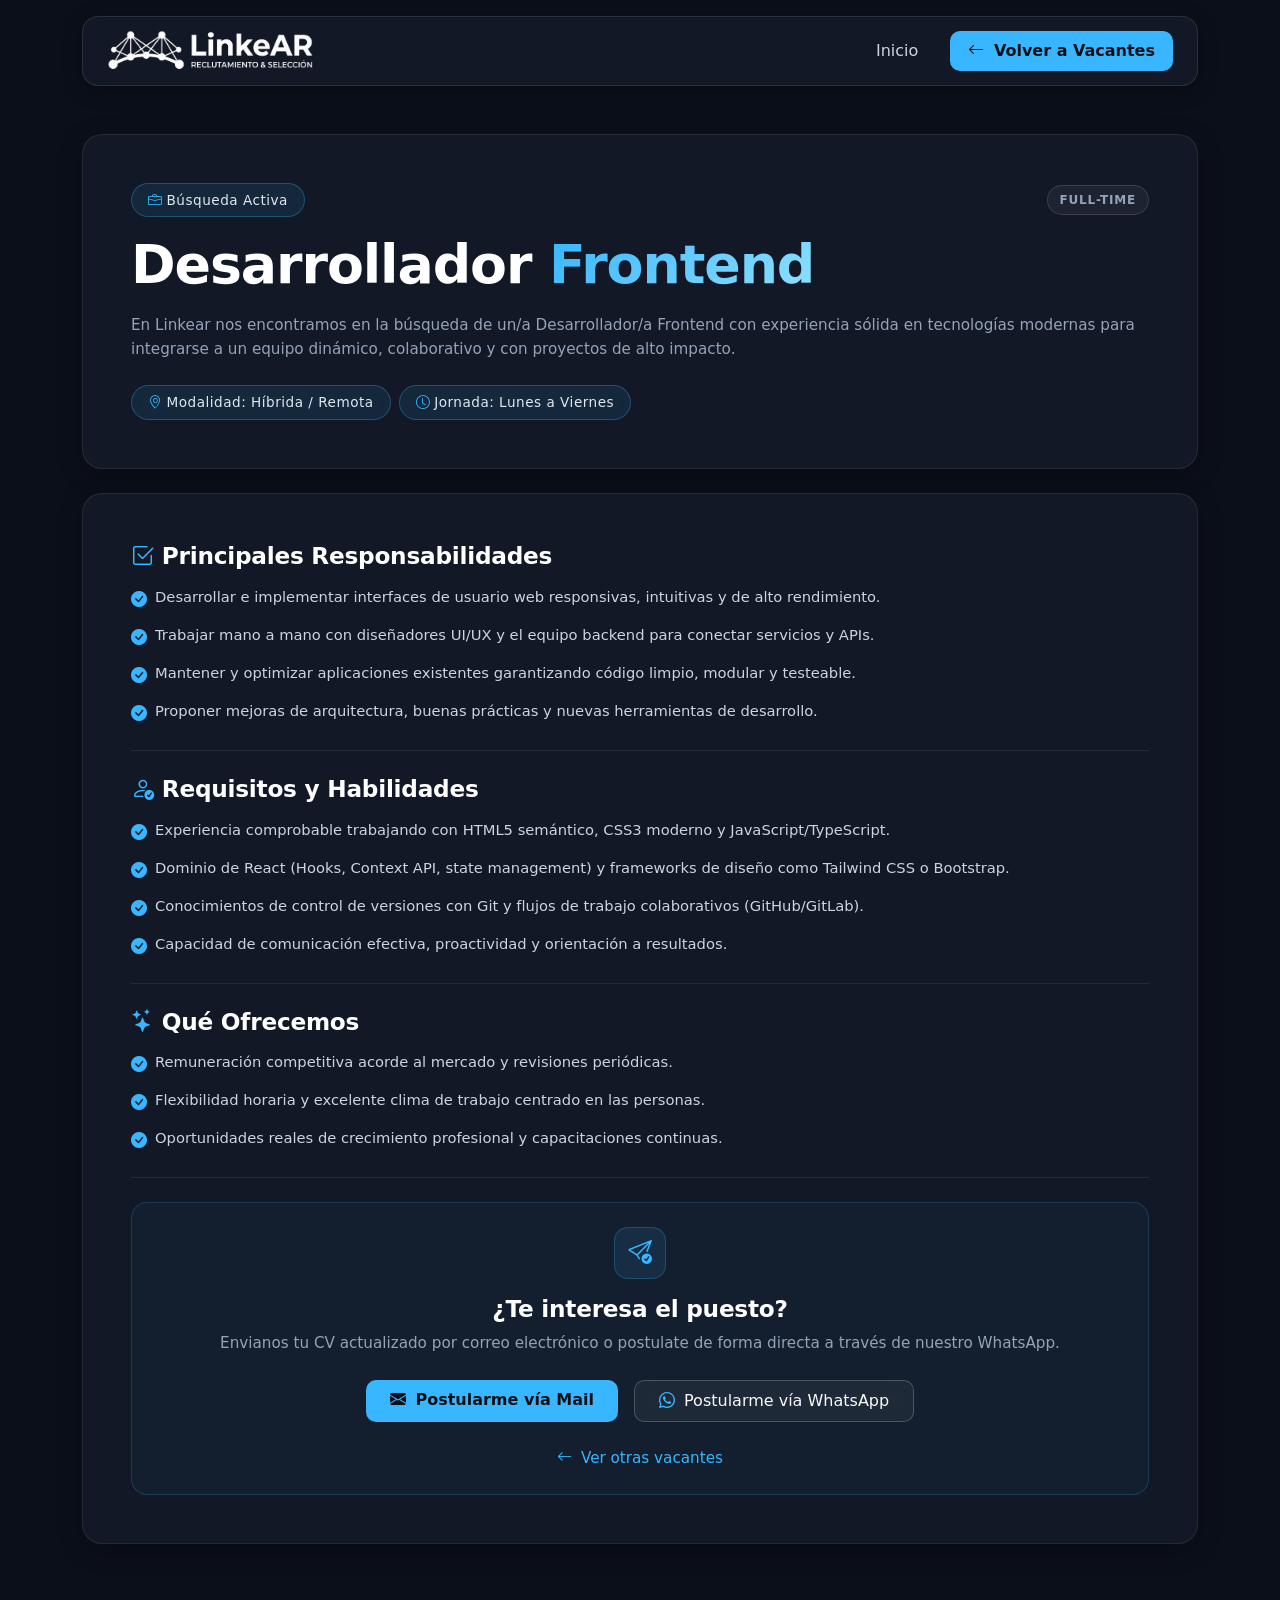
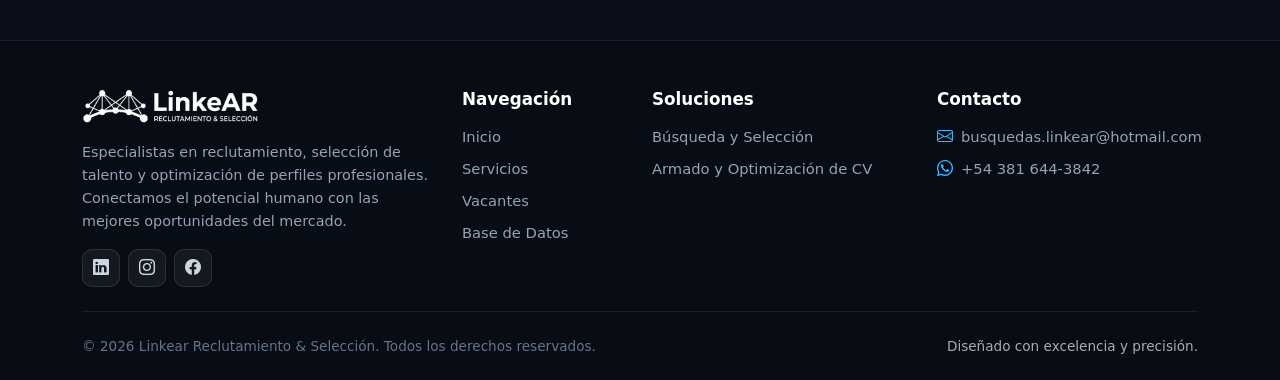
==== paginas/desarrollador-frontend.html @ 5d5e56bd "Genera paginas de vacantes completa" ====
<!DOCTYPE html>
<html lang="es" data-bs-theme="dark">

<head>
    <meta charset="UTF-8">
    <meta name="viewport" content="width=device-width, initial-scale=1.0">
    <!-- Meta general aplicable como plantilla para todas las vacantes de Linkear -->
    <title>Linkear | Oportunidades Laborales & Vacantes Activas</title>
    <meta name="description"
        content="Explorá las búsquedas laborales y vacantes activas en Linkear. Conectamos talento destacado con las empresas líderes del mercado.">
    <meta name="author" content="Linkear">
    <meta name="keywords" content="vacantes, empleo, oportunidades laborales, busquedas activas, reclutamiento, rrhh, talento, linkear">
    <link rel="icon" type="image/x-icon" href="../contenido/imagenes/logo/LOGO-FAVICON.jpg">
    <link href="https://cdn.jsdelivr.net/npm/bootstrap@5.3.3/dist/css/bootstrap.min.css" rel="stylesheet"
        integrity="sha384-QWTKZyjpPEjISv5WaRU9OFeRpok6YctnYmDr5pNlyT2bRjXh0JMhjY6hW+ALEwIH" crossorigin="anonymous">
    <link rel="stylesheet" href="https://cdn.jsdelivr.net/npm/bootstrap-icons@1.11.3/font/bootstrap-icons.min.css">
    <link rel="stylesheet" href="../estilo.css">
</head>

<body>
    <header>
        <div class="container mt-3">
            <nav class="navbar navbar-expand-lg navbar-dark navbar-custom px-4 py-2">
                <div class="container-fluid p-0">
                    <a class="navbar-brand d-flex align-items-center" href="../index.html">
                        <img src="../contenido/imagenes/logo/LOGO-SINFONDO-COLORBLANCO.png" alt="Linkear" class="logo">
                    </a>
                    <button class="navbar-toggler" type="button" data-bs-toggle="collapse"
                        data-bs-target="#navbarNavAltMarkup" aria-controls="navbarNavAltMarkup" aria-expanded="false"
                        aria-label="Toggle navigation">
                        <span class="navbar-toggler-icon"></span>
                    </button>
                    <div class="collapse navbar-collapse" id="navbarNavAltMarkup">
                        <div class="navbar-nav ms-auto align-items-center gap-3">
                            <a class="nav-link" aria-current="page" href="../index.html">Inicio</a>
                            <!-- Redirección directa a la sección #vacantes del home -->
                            <a href="../index.html#vacantes" class="btn btn-linkear ms-lg-2">
                                <i class="bi bi-arrow-left me-1"></i> Volver a Vacantes
                            </a>
                        </div>
                    </div>
                </div>
            </nav>
        </div>
    </header>

    <main class="py-5">
        <!-- El mismo .container del navbar para alineación perfecta de bordes -->
        <div class="container">
            
            <!-- 1. Tarjeta independiente para el Encabezado de la Vacante -->
            <div class="service-card p-4 p-md-5 mb-4">
                <div class="d-flex flex-wrap align-items-center justify-content-between gap-3 mb-3">
                    <span class="hero-badge">
                        <i class="bi bi-briefcase me-1 text-accent"></i> Búsqueda Activa
                    </span>
                    <span class="service-pill-badge">Full-Time</span>
                </div>
                <h1 class="hero-title mb-3">
                    Desarrollador <span class="text-gradient">Frontend</span>
                </h1>
                <p class="service-card-desc mb-4">
                    En Linkear nos encontramos en la búsqueda de un/a Desarrollador/a Frontend con experiencia sólida en tecnologías modernas para integrarse a un equipo dinámico, colaborativo y con proyectos de alto impacto.
                </p>
                <!-- Píldoras informativas esenciales -->
                <div class="d-flex flex-wrap gap-2">
                    <div class="hero-badge">
                        <i class="bi bi-geo-alt text-accent me-1"></i> Modalidad: Híbrida / Remota
                    </div>
                    <div class="hero-badge">
                        <i class="bi bi-clock text-accent me-1"></i> Jornada: Lunes a Viernes
                    </div>
                </div>
            </div>

            <!-- 2. Tarjeta con el detalle completo de la posición y la postulación -->
            <div class="service-card p-4 p-md-5">
                
                <!-- Sección 1: Responsabilidades -->
                <div class="mb-4">
                    <h3 class="service-card-title mb-3">
                        <i class="bi bi-check2-square text-accent me-2"></i>Principales Responsabilidades
                    </h3>
                    <ul class="service-features-list list-unstyled mb-0">
                        <li>
                            <i class="bi bi-check-circle-fill text-accent me-2"></i>
                            Desarrollar e implementar interfaces de usuario web responsivas, intuitivas y de alto rendimiento.
                        </li>
                        <li>
                            <i class="bi bi-check-circle-fill text-accent me-2"></i>
                            Trabajar mano a mano con diseñadores UI/UX y el equipo backend para conectar servicios y APIs.
                        </li>
                        <li>
                            <i class="bi bi-check-circle-fill text-accent me-2"></i>
                            Mantener y optimizar aplicaciones existentes garantizando código limpio, modular y testeable.
                        </li>
                        <li>
                            <i class="bi bi-check-circle-fill text-accent me-2"></i>
                            Proponer mejoras de arquitectura, buenas prácticas y nuevas herramientas de desarrollo.
                        </li>
                    </ul>
                </div>

                <hr class="footer-divider my-4">

                <!-- Sección 2: Requisitos -->
                <div class="mb-4">
                    <h3 class="service-card-title mb-3">
                        <i class="bi bi-person-check text-accent me-2"></i>Requisitos y Habilidades
                    </h3>
                    <ul class="service-features-list list-unstyled mb-0">
                        <li>
                            <i class="bi bi-check-circle-fill text-accent me-2"></i>
                            Experiencia comprobable trabajando con HTML5 semántico, CSS3 moderno y JavaScript/TypeScript.
                        </li>
                        <li>
                            <i class="bi bi-check-circle-fill text-accent me-2"></i>
                            Dominio de React (Hooks, Context API, state management) y frameworks de diseño como Tailwind CSS o Bootstrap.
                        </li>
                        <li>
                            <i class="bi bi-check-circle-fill text-accent me-2"></i>
                            Conocimientos de control de versiones con Git y flujos de trabajo colaborativos (GitHub/GitLab).
                        </li>
                        <li>
                            <i class="bi bi-check-circle-fill text-accent me-2"></i>
                            Capacidad de comunicación efectiva, proactividad y orientación a resultados.
                        </li>
                    </ul>
                </div>

                <hr class="footer-divider my-4">

                <!-- Sección 3: Qué Ofrecemos -->
                <div class="mb-4">
                    <h3 class="service-card-title mb-3">
                        <i class="bi bi-stars text-accent me-2"></i>Qué Ofrecemos
                    </h3>
                    <ul class="service-features-list list-unstyled mb-0">
                        <li>
                            <i class="bi bi-check-circle-fill text-accent me-2"></i>
                            Remuneración competitiva acorde al mercado y revisiones periódicas.
                        </li>
                        <li>
                            <i class="bi bi-check-circle-fill text-accent me-2"></i>
                            Flexibilidad horaria y excelente clima de trabajo centrado en las personas.
                        </li>
                        <li>
                            <i class="bi bi-check-circle-fill text-accent me-2"></i>
                            Oportunidades reales de crecimiento profesional y capacitaciones continuas.
                        </li>
                    </ul>
                </div>

                <hr class="footer-divider my-4">

                <!-- Sección 4: ¿Te interesa el puesto? -->
                <div class="p-3 p-md-4 rounded-4" style="background: rgba(56, 182, 255, 0.04); border: 1px solid rgba(56, 182, 255, 0.2);">
                    <div class="text-center mb-3">
                        <div class="service-icon-box mx-auto mb-3">
                            <i class="bi bi-send-check"></i>
                        </div>
                        <h3 class="service-card-title mb-2">¿Te interesa el puesto?</h3>
                        <p class="service-card-desc mb-0">
                            Envianos tu CV actualizado por correo electrónico o postulate de forma directa a través de nuestro WhatsApp.
                        </p>
                    </div>

                    <!-- Botones de Postulación por Email y WhatsApp -->
                    <div class="d-flex flex-column flex-sm-row justify-content-center gap-3 my-4">
                        <a href="mailto:busquedas.linkear@hotmail.com"
                            class="btn btn-linkear text-center py-2 px-4">
                            <i class="bi bi-envelope-fill me-1"></i> Postularme vía Mail
                        </a>
                        <a href="https://wa.me/543816443842?text=Hola%2C%20LinkeAR.%20Me%20interesa%20postularme%20a%20la%20vacante%20de%20Frontend%20y%20deseo%20enviar%20mi%20CV."
                            target="_blank" rel="noopener noreferrer" class="btn btn-outline-custom text-center py-2 px-4">
                            <i class="bi bi-whatsapp text-accent me-1"></i> Postularme vía WhatsApp
                        </a>
                    </div>

                    <div class="text-center">
                        <a href="../index.html#vacantes" class="text-decoration-none text-accent" style="font-size: 0.95rem;">
                            <i class="bi bi-arrow-left me-1"></i> Ver otras vacantes
                        </a>
                    </div>
                </div>

            </div>
        </div>
    </main>

    <!-- Footer reutilizado de la marca -->
    <footer class="footer-section pt-5 pb-4 mt-5">
        <div class="container">
            <div class="row g-4 mb-4">
                <!-- Columna 1: Branding y Descripción -->
                <div class="col-lg-4 col-md-6">
                    <a href="../index.html"><img src="../contenido/imagenes/logo/LOGO-SINFONDO-COLORBLANCO.png"
                            alt="Linkear Logo" class="footer-logo mb-3"></a>
                    <p class="footer-text">
                        Especialistas en reclutamiento, selección de talento y optimización de perfiles profesionales.
                        Conectamos el potencial humano con las mejores oportunidades del mercado.
                    </p>
                    <div class="d-flex gap-2 mt-3">
                        <a href="https://www.linkedin.com/company/linkear-rrhh/" target="_blank"
                            rel="noopener noreferrer" class="social-icon-btn" aria-label="LinkedIn">
                            <i class="bi bi-linkedin"></i>
                        </a>
                        <a href="https://www.instagram.com/linkear.rh/" target="_blank" rel="noopener noreferrer"
                            class="social-icon-btn" aria-label="Instagram">
                            <i class="bi bi-instagram"></i>
                        </a>
                        <a href="https://www.facebook.com/profile.php?id=61595709884089" target="_blank"
                            rel="noopener noreferrer" class="social-icon-btn" aria-label="Facebook">
                            <i class="bi bi-facebook"></i>
                        </a>
                    </div>
                </div>

                <!-- Columna 2: Enlaces Rápidos -->
                <div class="col-lg-2 col-md-6 col-6 ms-lg-auto">
                    <h5 class="footer-heading mb-3">Navegación</h5>
                    <ul class="list-unstyled footer-links mb-0">
                        <li class="mb-2"><a href="../index.html">Inicio</a></li>
                        <li class="mb-2"><a href="../index.html#servicios">Servicios</a></li>
                        <li class="mb-2"><a href="../index.html#vacantes">Vacantes</a></li>
                        <li class="mb-2"><a href="https://forms.gle/h95EtgJfDtBHPDeK9" target="_blank">Base de Datos</a></li>
                    </ul>
                </div>

                <!-- Columna 3: Soluciones -->
                <div class="col-lg-3 col-md-6 col-6">
                    <h5 class="footer-heading mb-3">Soluciones</h5>
                    <ul class="list-unstyled footer-links mb-0">
                        <li class="mb-2"><a href="../index.html#servicios">Búsqueda y Selección</a></li>
                        <li class="mb-2"><a href="../index.html#servicios">Armado y Optimización de CV</a></li>
                    </ul>
                </div>

                <!-- Columna 4: Contacto Directo -->
                <div class="col-lg-3 col-md-6">
                    <h5 class="footer-heading mb-3">Contacto</h5>
                    <ul class="list-unstyled footer-contact-info mb-0">
                        <li class="d-flex align-items-center mb-2">
                            <i class="bi bi-envelope text-accent me-2"></i>
                            <a href="mailto:busquedas.linkear@hotmail.com">busquedas.linkear@hotmail.com</a>
                        </li>
                        <li class="d-flex align-items-center mb-2">
                            <i class="bi bi-whatsapp text-accent me-2"></i>
                            <a href="https://wa.me/543816443842" target="_blank">+54 381 644-3842</a>
                        </li>
                    </ul>
                </div>
            </div>

            <hr class="footer-divider my-4">

            <div class="row align-items-center">
                <div class="col-md-6 text-center text-md-start mb-2 mb-md-0">
                    <p class="copyright-text mb-0">&copy; 2026 Linkear Reclutamiento & Selección. Todos los derechos reservados.</p>
                </div>
                <div class="col-md-6 text-center text-md-end">
                    <p class="copyright-text mb-0 text-muted">Diseñado con excelencia y precisión.</p>
                </div>
            </div>
        </div>
    </footer>

    <script src="https://cdn.jsdelivr.net/npm/bootstrap@5.3.3/dist/js/bootstrap.bundle.min.js"
        integrity="sha384-YvpcrYf0tY3lHB60NNkmXc5s9fDVZLESaAA55NDzOxhy9GkcIdslK1eN7N6jIeHz"
        crossorigin="anonymous"></script>
</body>

</html>
---- estilo.css ----
* {
    margin: 0;
    padding: 0;
    box-sizing: border-box;
}

html {
    scroll-behavior: smooth;
}

body {
    background-color: #0b0f19;
    color: #f8f9fa;
    font-family: system-ui, -apple-system, "Segoe UI", Roboto, "Helvetica Neue", sans-serif;
}

/* Barra de navegación flotante estilo cápsula */
.navbar-custom {
    background-color: #121826;
    border: 1px solid rgba(255, 255, 255, 0.1);
    border-radius: 16px;
    box-shadow: 0 4px 20px rgba(0, 0, 0, 0.3);
}

/* Tamaño adaptable (responsive) para el logo */
.logo {
    height: 32px; /* Tamaño cómodo y compacto en celulares */
    width: auto;
    object-fit: contain;
    transition: transform 0.25s ease, height 0.2s ease-in-out;
}

/* Efecto sutil de movimiento al pasar el cursor sobre el logo */
.navbar-brand:hover .logo {
    transform: translateY(-2px) scale(1.04);
}

/* En computadoras y pantallas grandes (Desktop) */
@media (min-width: 992px) {
    .logo {
        height: 42px; /* Un poco más pequeño y estilizado en PC */
    }
}

/* Ajuste para el menú desplegable en celulares */
@media (max-width: 991.98px) {
    .navbar-collapse {
        padding-top: 1rem;
        padding-bottom: 0.5rem;
    }
}

/* Estilos de los enlaces */
.navbar-custom .nav-link {
    color: #cbd5e1;
    font-weight: 500;
    transition: color 0.2s ease-in-out;
}

.navbar-custom .nav-link:hover,
.navbar-custom .nav-link.active {
    color: #38b6ff;
}

/* Botón de acción con el color celeste de Linkear */
.btn-linkear {
    background-color: #38b6ff;
    color: #0d1117;
    font-weight: 600;
    border-radius: 10px;
    padding: 8px 18px;
    border: none;
    transition: all 0.2s ease-in-out;
}

.btn-linkear:hover {
    background-color: #2ea0e6;
    color: #000;
    transform: translateY(-1px);
}


/* ==========================================================
   UTILIDADES & COLORES
   ========================================================== */
.text-accent {
    color: #38b6ff !important;
}

.text-gradient {
    background: linear-gradient(135deg, #38b6ff 0%, #8ee0ff 100%);
    -webkit-background-clip: text;
    background-clip: text;
    -webkit-text-fill-color: transparent;
}

.btn-outline-custom {
    color: #f8f9fa;
    background-color: rgba(255, 255, 255, 0.05);
    border: 1px solid rgba(255, 255, 255, 0.2);
    backdrop-filter: blur(8px);
    font-weight: 500;
    border-radius: 10px;
    padding: 8px 18px;
    transition: all 0.2s ease-in-out;
}

.btn-outline-custom:hover {
    background-color: rgba(255, 255, 255, 0.15);
    border-color: rgba(255, 255, 255, 0.4);
    color: #ffffff;
    transform: translateY(-1px);
}

/* ==========================================================
   HERO CAROUSEL SECTION
   ========================================================== */
.hero-section {
    position: relative;
    overflow: hidden;
    margin-top: 1rem;
}

#heroCarousel .carousel-item {
    height: 78vh;
    min-height: 520px;
    max-height: 720px;
    position: relative;
}

#heroCarousel .carousel-item img {
    height: 100%;
    width: 100%;
    object-fit: cover;
    object-position: center;
    filter: brightness(0.72);
}

/* Capa de degradado sobre la imagen para contraste y fusión suave con el fondo */
.carousel-overlay {
    position: absolute;
    inset: 0;
    background: linear-gradient(
        180deg,
        rgba(11, 15, 25, 0.4) 0%,
        rgba(11, 15, 25, 0.75) 60%,
        #0b0f19 100%
    );
    pointer-events: none;
}

/* Centrado vertical del contenido del slide */
#heroCarousel .carousel-caption {
    top: 50%;
    transform: translateY(-50%);
    bottom: auto;
    padding: 0;
    z-index: 10;
}

/* Badge píldora moderna estilo tech */
.hero-badge {
    display: inline-flex;
    align-items: center;
    background: rgba(56, 182, 255, 0.1);
    border: 1px solid rgba(56, 182, 255, 0.3);
    color: #e2e8f0;
    font-size: 0.85rem;
    font-weight: 500;
    letter-spacing: 0.5px;
    padding: 6px 16px;
    border-radius: 50px;
    backdrop-filter: blur(6px);
}

.hero-title {
    font-size: clamp(2rem, 4.2vw, 3.4rem);
    font-weight: 800;
    line-height: 1.18;
    letter-spacing: -0.02em;
    color: #ffffff;
}

.hero-subtitle {
    font-size: clamp(1rem, 1.6vw, 1.2rem);
    color: #94a3b8;
    font-weight: 400;
    line-height: 1.6;
    max-width: 680px;
    margin-left: auto;
    margin-right: auto;
}

/* Indicadores en forma de cápsula */
#heroCarousel .carousel-indicators {
    bottom: 24px;
    margin-bottom: 0;
}

#heroCarousel .carousel-indicators [data-bs-target] {
    width: 24px;
    height: 4px;
    border-radius: 4px;
    background-color: rgba(255, 255, 255, 0.3);
    border: none;
    transition: all 0.3s ease;
}

#heroCarousel .carousel-indicators .active {
    width: 48px;
    background-color: #38b6ff;
}

/* Botones de navegación (anterior/siguiente) con efecto glassmorphism */
.carousel-control-icon-box {
    width: 44px;
    height: 44px;
    border-radius: 50%;
    background-color: rgba(18, 24, 38, 0.65);
    border: 1px solid rgba(255, 255, 255, 0.12);
    backdrop-filter: blur(8px);
    display: flex;
    align-items: center;
    justify-content: center;
    font-size: 1.25rem;
    color: #ffffff;
    transition: all 0.25s ease;
}

.carousel-control-prev:hover .carousel-control-icon-box,
.carousel-control-next:hover .carousel-control-icon-box {
    background-color: #38b6ff;
    border-color: #38b6ff;
    color: #0b0f19;
    transform: scale(1.08);
}

.carousel-control-prev,
.carousel-control-next {
    width: 6%;
    opacity: 0.75;
    transition: opacity 0.2s ease;
}

.carousel-control-prev:hover,
.carousel-control-next:hover {
    opacity: 1;
}

/* Adaptabilidad en pantallas móviles */
@media (max-width: 767.98px) {
    /* Botón más compacto y estilizado en celulares */
    #heroCarousel .btn-lg,
    #heroCarousel .btn-linkear {
        font-size: 0.92rem;
        padding: 9px 18px;
        font-weight: 600;
        border-radius: 8px;
    }

    #heroCarousel .carousel-item {
        height: 560px;
    }

    .carousel-control-prev,
    .carousel-control-next {
        display: none; /* En móvil se usa el deslizamiento táctil nativo */
    }
}


/* ==========================================================
   SECCIÓN DE SERVICIOS
   ========================================================== */
.services-section {
    position: relative;
}

.section-title {
    font-size: clamp(1.8rem, 3.2vw, 2.6rem);
    font-weight: 800;
    letter-spacing: -0.02em;
    color: #ffffff;
    margin-bottom: 0.75rem;
}

.section-subtitle {
    font-size: clamp(0.95rem, 1.4vw, 1.1rem);
    color: #94a3b8;
    max-width: 620px;
    margin-left: auto;
    margin-right: auto;
    line-height: 1.6;
}

/* Tarjetas de Servicio */
.service-card {
    background-color: #121826;
    border: 1px solid rgba(255, 255, 255, 0.08);
    border-radius: 20px;
    padding: 2.25rem 2rem;
    box-shadow: 0 6px 24px rgba(0, 0, 0, 0.25);
    transition: transform 0.28s ease, border-color 0.28s ease, box-shadow 0.28s ease;
    position: relative;
    overflow: hidden;
}

/* Vacancy cards share the same visual style */
.vacancy-card {
    background-color: #121826;
    border: 1px solid rgba(255, 255, 255, 0.08);
    border-radius: 20px;
    padding: 1.75rem 1.5rem;
    box-shadow: 0 6px 24px rgba(0, 0, 0, 0.25);
    transition: transform 0.28s ease, border-color 0.28s ease, box-shadow 0.28s ease;
    position: relative;
    overflow: hidden;
    /* Se quitó aspect-ratio para evitar desbordes en móviles */
}

.vacancy-card:hover {
    transform: translateY(-6px);
    border-color: rgba(56, 182, 255, 0.35);
    box-shadow: 0 16px 36px rgba(0, 0, 0, 0.45), 0 0 25px rgba(56, 182, 255, 0.12);
}

/* Icono enmarcado */
.service-icon-box {
    width: 52px;
    height: 52px;
    border-radius: 14px;
    background: rgba(56, 182, 255, 0.1);
    border: 1px solid rgba(56, 182, 255, 0.25);
    display: flex;
    align-items: center;
    justify-content: center;
    font-size: 1.5rem;
    color: #38b6ff;
    transition: all 0.25s ease;
}

.service-card:hover {
    transform: translateY(-6px);
    border-color: rgba(56, 182, 255, 0.35);
    box-shadow: 0 16px 36px rgba(0, 0, 0, 0.45), 0 0 25px rgba(56, 182, 255, 0.12);
}

.service-card:hover .service-icon-box {
    background-color: #38b6ff;
    color: #0b0f19;
    transform: scale(1.06);
}

/* Píldora de categoría en la card */
.service-pill-badge {
    background: rgba(255, 255, 255, 0.05);
    border: 1px solid rgba(255, 255, 255, 0.12);
    color: #94a3b8;
    font-size: 0.75rem;
    font-weight: 600;
    text-transform: uppercase;
    letter-spacing: 0.8px;
    padding: 5px 12px;
    border-radius: 50px;
}

.service-card-title {
    color: #ffffff;
    font-size: 1.45rem;
    font-weight: 700;
    letter-spacing: -0.01em;
}

.service-card-desc {
    color: #94a3b8;
    font-size: 0.95rem;
    line-height: 1.6;
}

/* Lista de características del servicio */
.service-features-list li {
    color: #cbd5e1;
    font-size: 0.92rem;
    margin-bottom: 0.75rem;
    line-height: 1.5;
    display: flex;
    align-items: flex-start;
}

.service-features-list li i {
    font-size: 1rem;
    margin-top: 2px;
    flex-shrink: 0;
}

@media (max-width: 767.98px) {
    .service-card {
        padding: 1.75rem 1.5rem;
    }
}

.footer-section {
    background-color: #080c14;
    border-top: 1px solid rgba(255, 255, 255, 0.08);
}

.footer-logo {
    height: 36px;
    width: auto;
}

.footer-text {
    color: #94a3b8;
    font-size: 0.9rem;
    line-height: 1.6;
}

.footer-heading {
    color: #ffffff;
    font-size: 1.05rem;
    font-weight: 700;
}

.footer-links a {
    color: #94a3b8;
    text-decoration: none;
    font-size: 0.92rem;
    transition: color 0.2s ease-in-out;
}

.footer-links a:hover {
    color: #38b6ff;
}

.footer-contact-info a {
    color: #94a3b8;
    text-decoration: none;
    font-size: 0.92rem;
    transition: color 0.2s ease-in-out;
}

.footer-contact-info a:hover {
    color: #38b6ff;
}

.social-icon-btn {
    width: 38px;
    height: 38px;
    border-radius: 10px;
    background: rgba(255, 255, 255, 0.05);
    border: 1px solid rgba(255, 255, 255, 0.1);
    color: #cbd5e1;
    display: inline-flex;
    align-items: center;
    justify-content: center;
    text-decoration: none;
    transition: all 0.25s ease;
}

.social-icon-btn:hover {
    background: #38b6ff;
    border-color: #38b6ff;
    color: #0b0f19;
    transform: translateY(-2px);
}

.footer-divider {
    border-color: rgba(255, 255, 255, 0.08);
    opacity: 1;
}

.copyright-text {
    font-size: 0.85rem;
    color: #64748b;
}
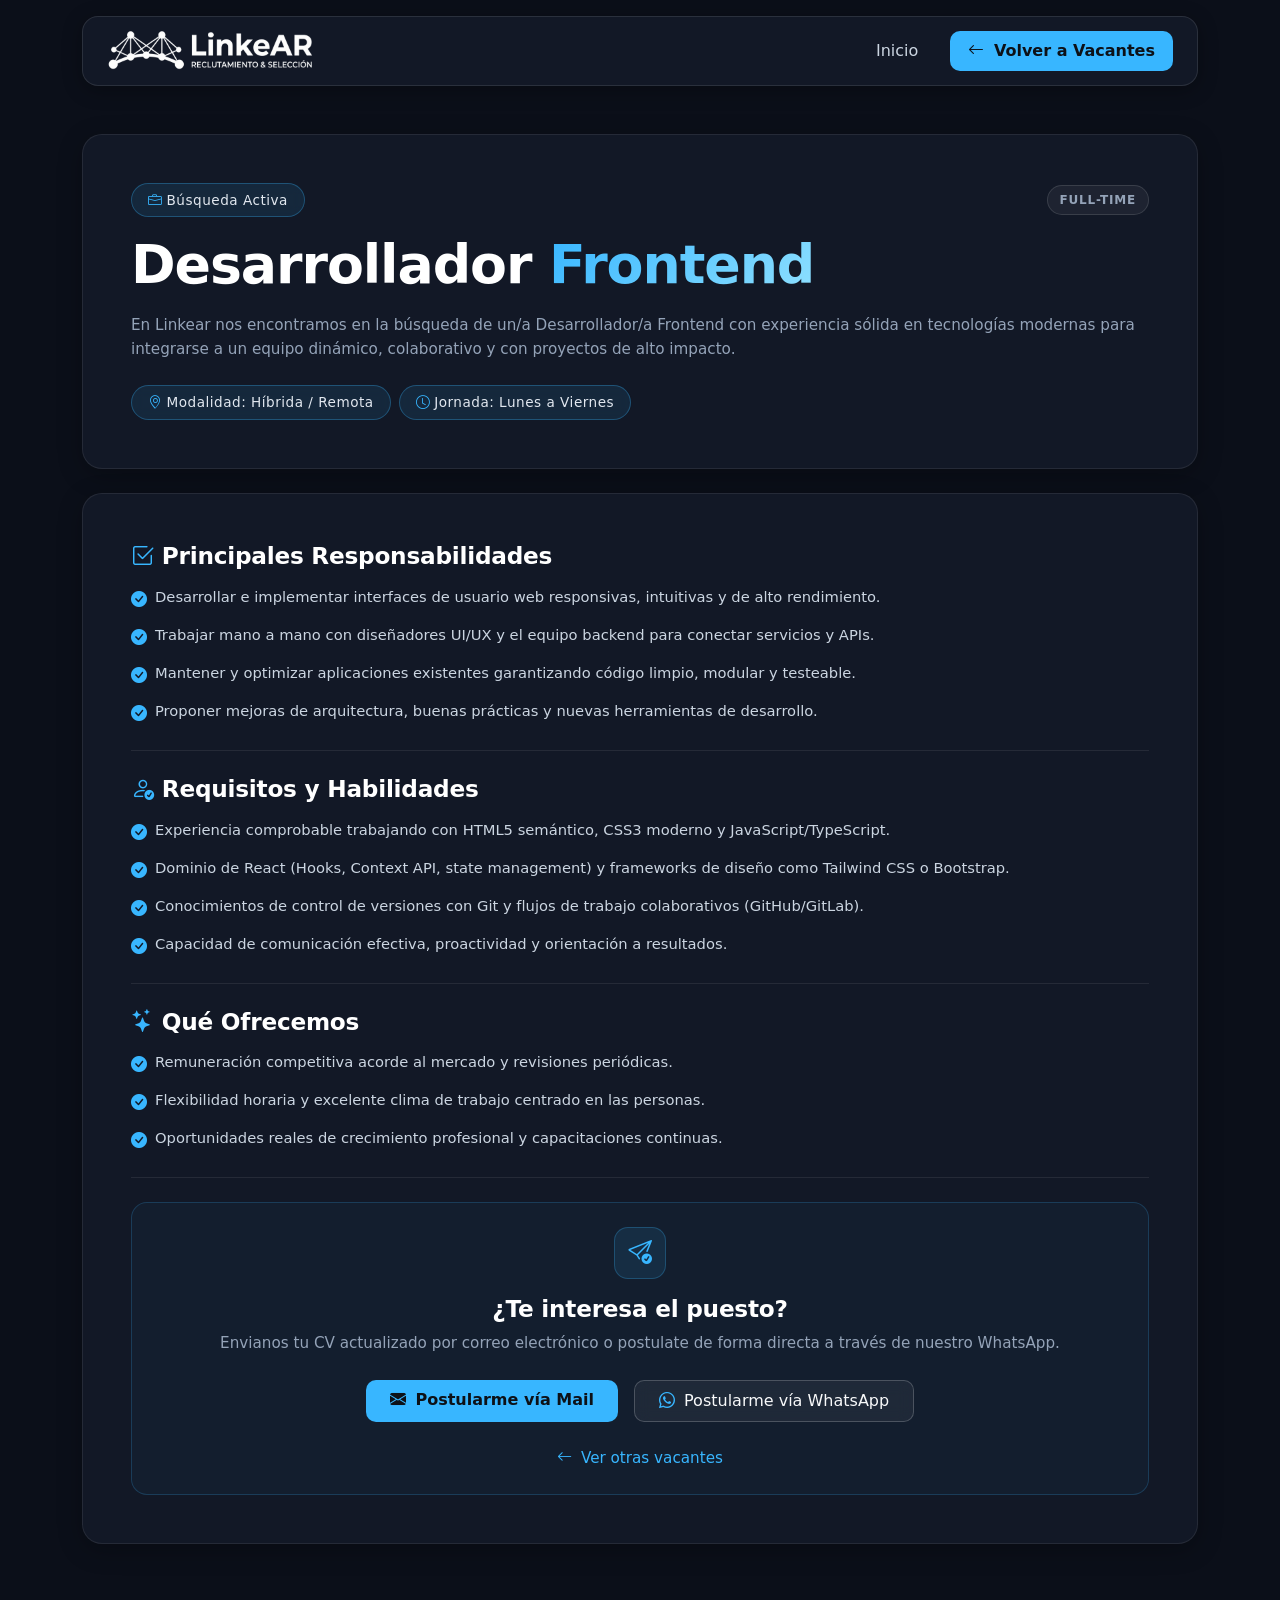
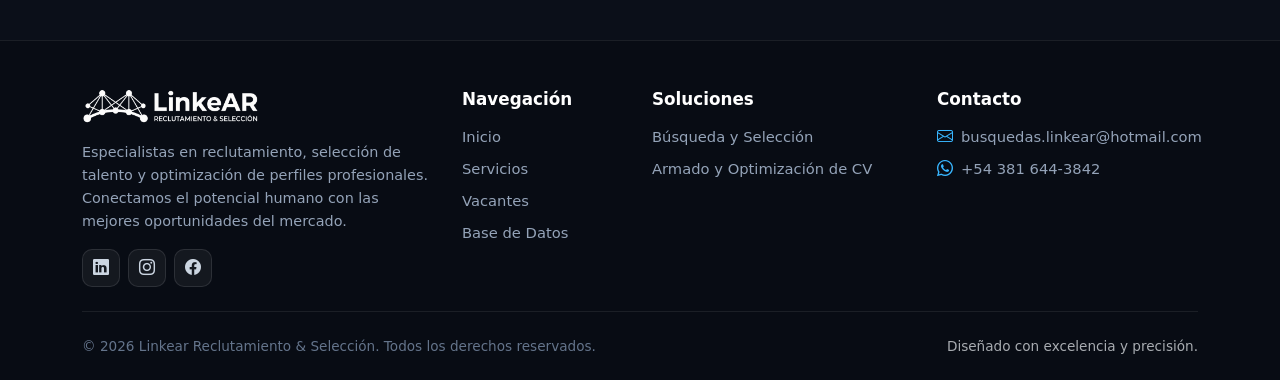
==== commit b043a91d: "Optimiza imágenes, agrega Open Graph y abre vacante en la misma pestaña" ====
--- a/paginas/desarrollador-frontend.html
+++ b/paginas/desarrollador-frontend.html
@@ -10,6 +10,12 @@
         content="Explorá las búsquedas laborales y vacantes activas en Linkear. Conectamos talento destacado con las empresas líderes del mercado.">
     <meta name="author" content="Linkear">
     <meta name="keywords" content="vacantes, empleo, oportunidades laborales, busquedas activas, reclutamiento, rrhh, talento, linkear">
+    <!-- Open Graph: cómo se ve el link al compartirlo en WhatsApp, LinkedIn, Facebook -->
+    <meta property="og:type" content="website">
+    <meta property="og:site_name" content="Linkear">
+    <meta property="og:locale" content="es_AR">
+    <meta property="og:title" content="Vacante: Desarrollador/a Frontend | Linkear">
+    <meta property="og:description" content="Buscamos un/a desarrollador/a con experiencia en React, Tailwind y UI/UX moderno. Conocé la vacante y postulate.">
     <link rel="icon" type="image/x-icon" href="../contenido/imagenes/logo/LOGO-FAVICON.jpg">
     <link href="https://cdn.jsdelivr.net/npm/bootstrap@5.3.3/dist/css/bootstrap.min.css" rel="stylesheet"
         integrity="sha384-QWTKZyjpPEjISv5WaRU9OFeRpok6YctnYmDr5pNlyT2bRjXh0JMhjY6hW+ALEwIH" crossorigin="anonymous">
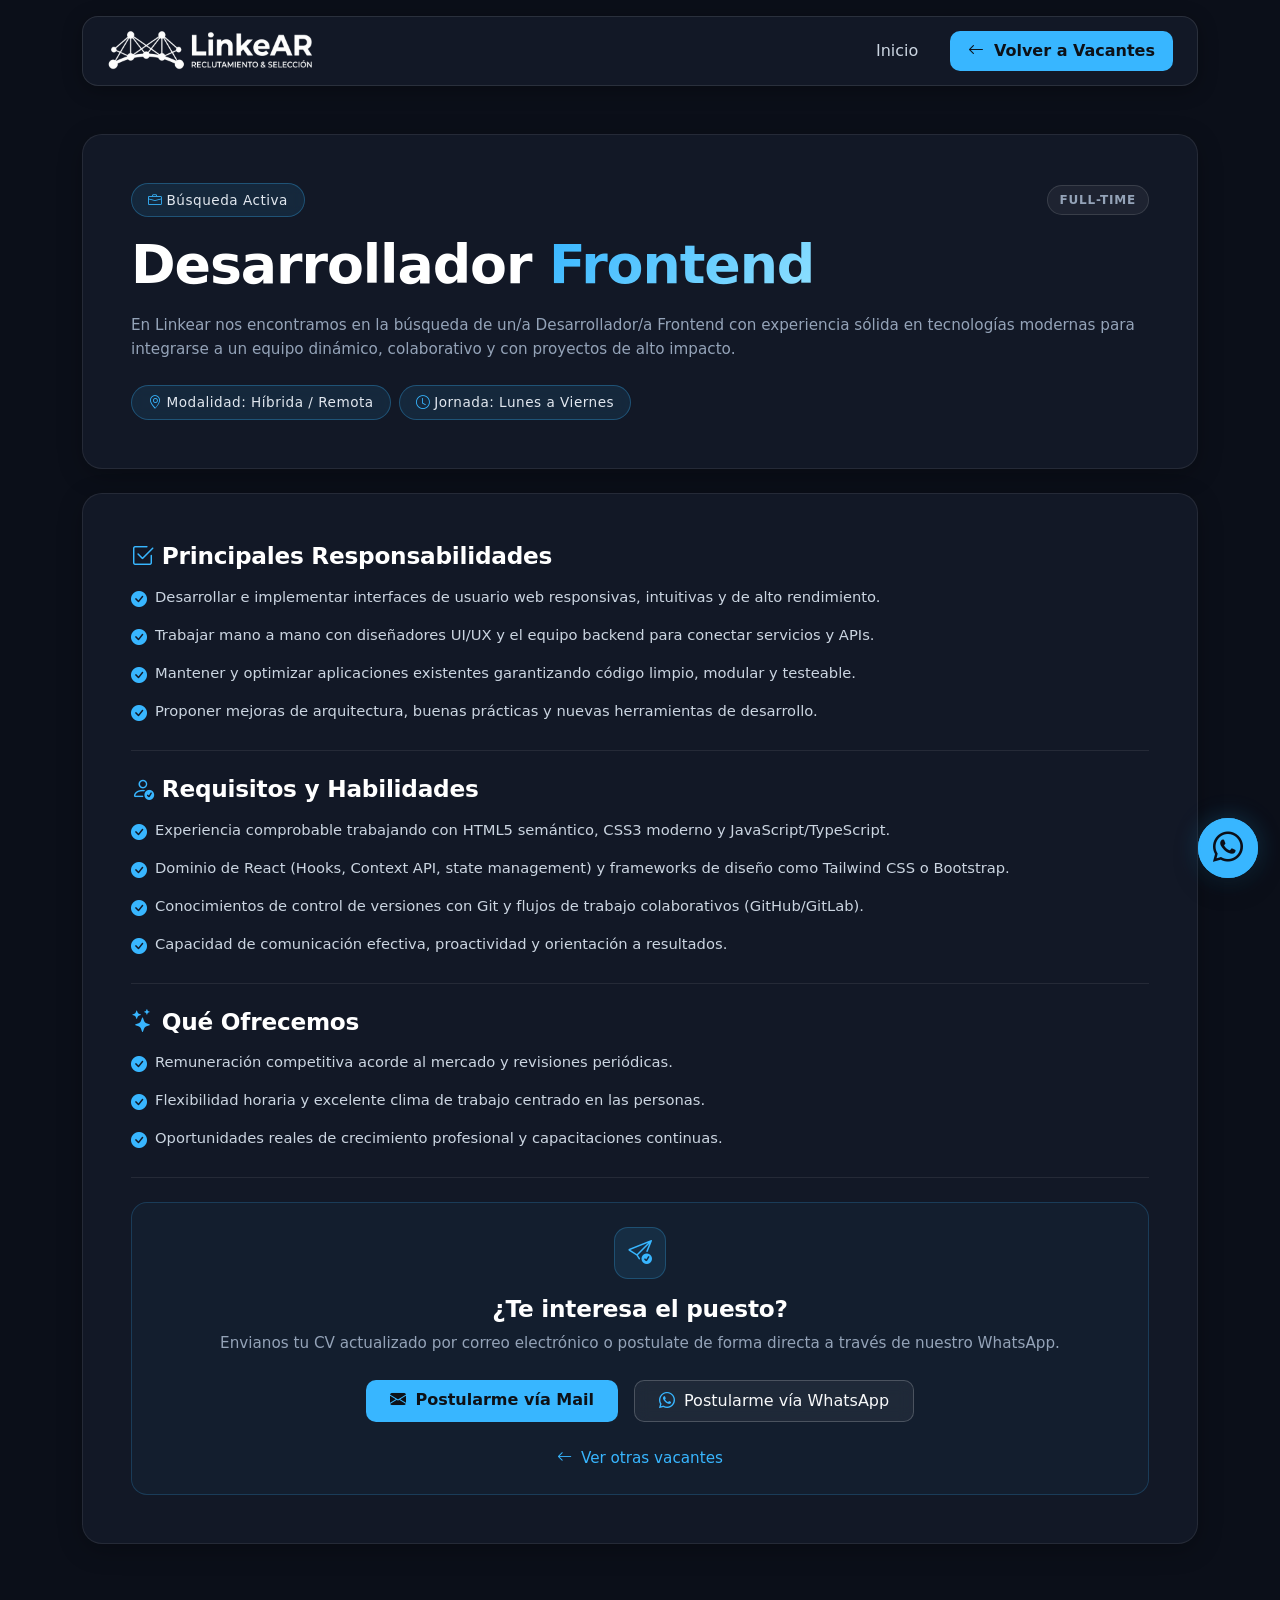
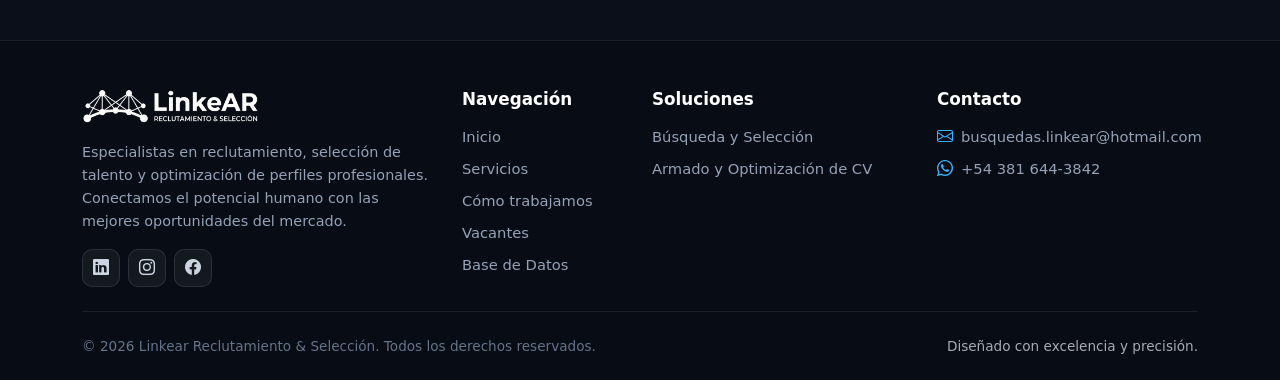
==== commit 8a356fd3: "Agrega botón flotante de WhatsApp, sección Cómo trabajamos y animaciones CSS + agrega boton de wp az" ====
--- a/paginas/desarrollador-frontend.html
+++ b/paginas/desarrollador-frontend.html
@@ -228,6 +228,7 @@
                     <ul class="list-unstyled footer-links mb-0">
                         <li class="mb-2"><a href="../index.html">Inicio</a></li>
                         <li class="mb-2"><a href="../index.html#servicios">Servicios</a></li>
+                        <li class="mb-2"><a href="../index.html#como-trabajamos">Cómo trabajamos</a></li>
                         <li class="mb-2"><a href="../index.html#vacantes">Vacantes</a></li>
                         <li class="mb-2"><a href="https://forms.gle/h95EtgJfDtBHPDeK9" target="_blank">Base de Datos</a></li>
                     </ul>
@@ -271,6 +272,12 @@
         </div>
     </footer>
 
+    <!-- Botón flotante de WhatsApp (solo HTML + CSS) -->
+    <a href="https://wa.me/543816443842?text=Hola%2C%20LinkeAR.%20Vi%20la%20vacante%20de%20Desarrollador%2Fa%20Frontend%20en%20su%20sitio%20web%20y%20quer%C3%ADa%20hacer%20una%20consulta." target="_blank"
+        rel="noopener noreferrer" class="whatsapp-float" aria-label="Escribinos por WhatsApp">
+        <i class="bi bi-whatsapp"></i>
+    </a>
+
     <script src="https://cdn.jsdelivr.net/npm/bootstrap@5.3.3/dist/js/bootstrap.bundle.min.js"
         integrity="sha384-YvpcrYf0tY3lHB60NNkmXc5s9fDVZLESaAA55NDzOxhy9GkcIdslK1eN7N6jIeHz"
         crossorigin="anonymous"></script>
--- a/estilo.css
+++ b/estilo.css
@@ -474,3 +474,187 @@
     color: #64748b;
 }
 
+/* ==========================================================
+   SECCIÓN CÓMO TRABAJAMOS
+   ========================================================== */
+.process-step {
+    background-color: #121826;
+    border: 1px solid rgba(255, 255, 255, 0.08);
+    border-radius: 20px;
+    padding: 2rem 1.75rem;
+    box-shadow: 0 6px 24px rgba(0, 0, 0, 0.25);
+    position: relative;
+    transition: transform 0.28s ease, border-color 0.28s ease, box-shadow 0.28s ease;
+}
+
+.process-step:hover {
+    transform: translateY(-6px);
+    border-color: rgba(56, 182, 255, 0.35);
+    box-shadow: 0 16px 36px rgba(0, 0, 0, 0.45), 0 0 25px rgba(56, 182, 255, 0.12);
+}
+
+/* Número grande con el gradiente de la marca */
+.process-number {
+    position: absolute;
+    top: 1.25rem;
+    right: 1.5rem;
+    font-size: 2.6rem;
+    font-weight: 800;
+    line-height: 1;
+    background: linear-gradient(135deg, #38b6ff 0%, #8ee0ff 100%);
+    -webkit-background-clip: text;
+    background-clip: text;
+    -webkit-text-fill-color: transparent;
+    opacity: 0.35;
+    transition: opacity 0.28s ease;
+}
+
+.process-step:hover .process-number {
+    opacity: 0.9;
+}
+
+.process-icon {
+    width: 52px;
+    height: 52px;
+    border-radius: 14px;
+    background: rgba(56, 182, 255, 0.1);
+    border: 1px solid rgba(56, 182, 255, 0.25);
+    display: flex;
+    align-items: center;
+    justify-content: center;
+    font-size: 1.5rem;
+    color: #38b6ff;
+    margin-bottom: 1.25rem;
+    transition: all 0.25s ease;
+}
+
+.process-step:hover .process-icon {
+    background-color: #38b6ff;
+    color: #0b0f19;
+    transform: scale(1.06);
+}
+
+.process-title {
+    color: #ffffff;
+    font-size: 1.2rem;
+    font-weight: 700;
+    margin-bottom: 0.6rem;
+}
+
+.process-desc {
+    color: #94a3b8;
+    font-size: 0.92rem;
+    line-height: 1.6;
+}
+
+/* Línea con gradiente que une los pasos (solo en pantallas grandes) */
+@media (min-width: 992px) {
+    .process-section .col-lg-3:not(:last-child) .process-step::after {
+        content: "";
+        position: absolute;
+        top: 46px;
+        right: -1.5rem;
+        width: 1.5rem;
+        height: 2px;
+        background: linear-gradient(90deg, #38b6ff 0%, #8ee0ff 100%);
+        opacity: 0.6;
+    }
+}
+
+/* ==========================================================
+   BOTÓN FLOTANTE DE WHATSAPP
+   ========================================================== */
+.whatsapp-float {
+    position: fixed;
+    right: 22px;
+    bottom: 22px;
+    width: 60px;
+    height: 60px;
+    border-radius: 50%;
+    background-color: #38b6ff;
+    color: #0b0f19;
+    font-size: 1.9rem;
+    display: flex;
+    align-items: center;
+    justify-content: center;
+    text-decoration: none;
+    box-shadow: 0 8px 24px rgba(0, 0, 0, 0.4), 0 0 25px rgba(56, 182, 255, 0.25);
+    z-index: 1000;
+    transition: transform 0.25s ease, background-color 0.25s ease;
+}
+
+.whatsapp-float:hover {
+    background-color: #2ea0e6;
+    color: #000000;
+    transform: scale(1.08);
+}
+
+/* Anillo que "late" alrededor del botón */
+.whatsapp-float::before {
+    content: "";
+    position: absolute;
+    inset: 0;
+    border-radius: 50%;
+    border: 2px solid #38b6ff;
+    animation: whatsapp-pulso 2.2s ease-out infinite;
+}
+
+@keyframes whatsapp-pulso {
+    0% {
+        transform: scale(1);
+        opacity: 0.7;
+    }
+    100% {
+        transform: scale(1.6);
+        opacity: 0;
+    }
+}
+
+@media (max-width: 767.98px) {
+    .whatsapp-float {
+        width: 54px;
+        height: 54px;
+        right: 16px;
+        bottom: 16px;
+        font-size: 1.7rem;
+    }
+}
+
+/* ==========================================================
+   ANIMACIONES DEL CARRUSEL (solo CSS)
+   Cada vez que un slide se vuelve "active", sus textos entran
+   con un fade suave hacia arriba, uno detrás del otro.
+   ========================================================== */
+@keyframes aparecer-arriba {
+    from {
+        opacity: 0;
+        transform: translateY(24px);
+    }
+    to {
+        opacity: 1;
+        transform: translateY(0);
+    }
+}
+
+#heroCarousel .carousel-item.active .hero-badge,
+#heroCarousel .carousel-item.active .hero-title,
+#heroCarousel .carousel-item.active .hero-subtitle,
+#heroCarousel .carousel-item.active .btn-linkear {
+    animation: aparecer-arriba 0.8s ease both;
+}
+
+#heroCarousel .carousel-item.active .hero-badge { animation-delay: 0.15s; }
+#heroCarousel .carousel-item.active .hero-title { animation-delay: 0.3s; }
+#heroCarousel .carousel-item.active .hero-subtitle { animation-delay: 0.45s; }
+#heroCarousel .carousel-item.active .btn-linkear { animation-delay: 0.6s; }
+
+/* Respeta a quienes tienen activado "reducir movimiento" en su sistema */
+@media (prefers-reduced-motion: reduce) {
+    #heroCarousel .carousel-item.active .hero-badge,
+    #heroCarousel .carousel-item.active .hero-title,
+    #heroCarousel .carousel-item.active .hero-subtitle,
+    #heroCarousel .carousel-item.active .btn-linkear,
+    .whatsapp-float::before {
+        animation: none;
+    }
+}
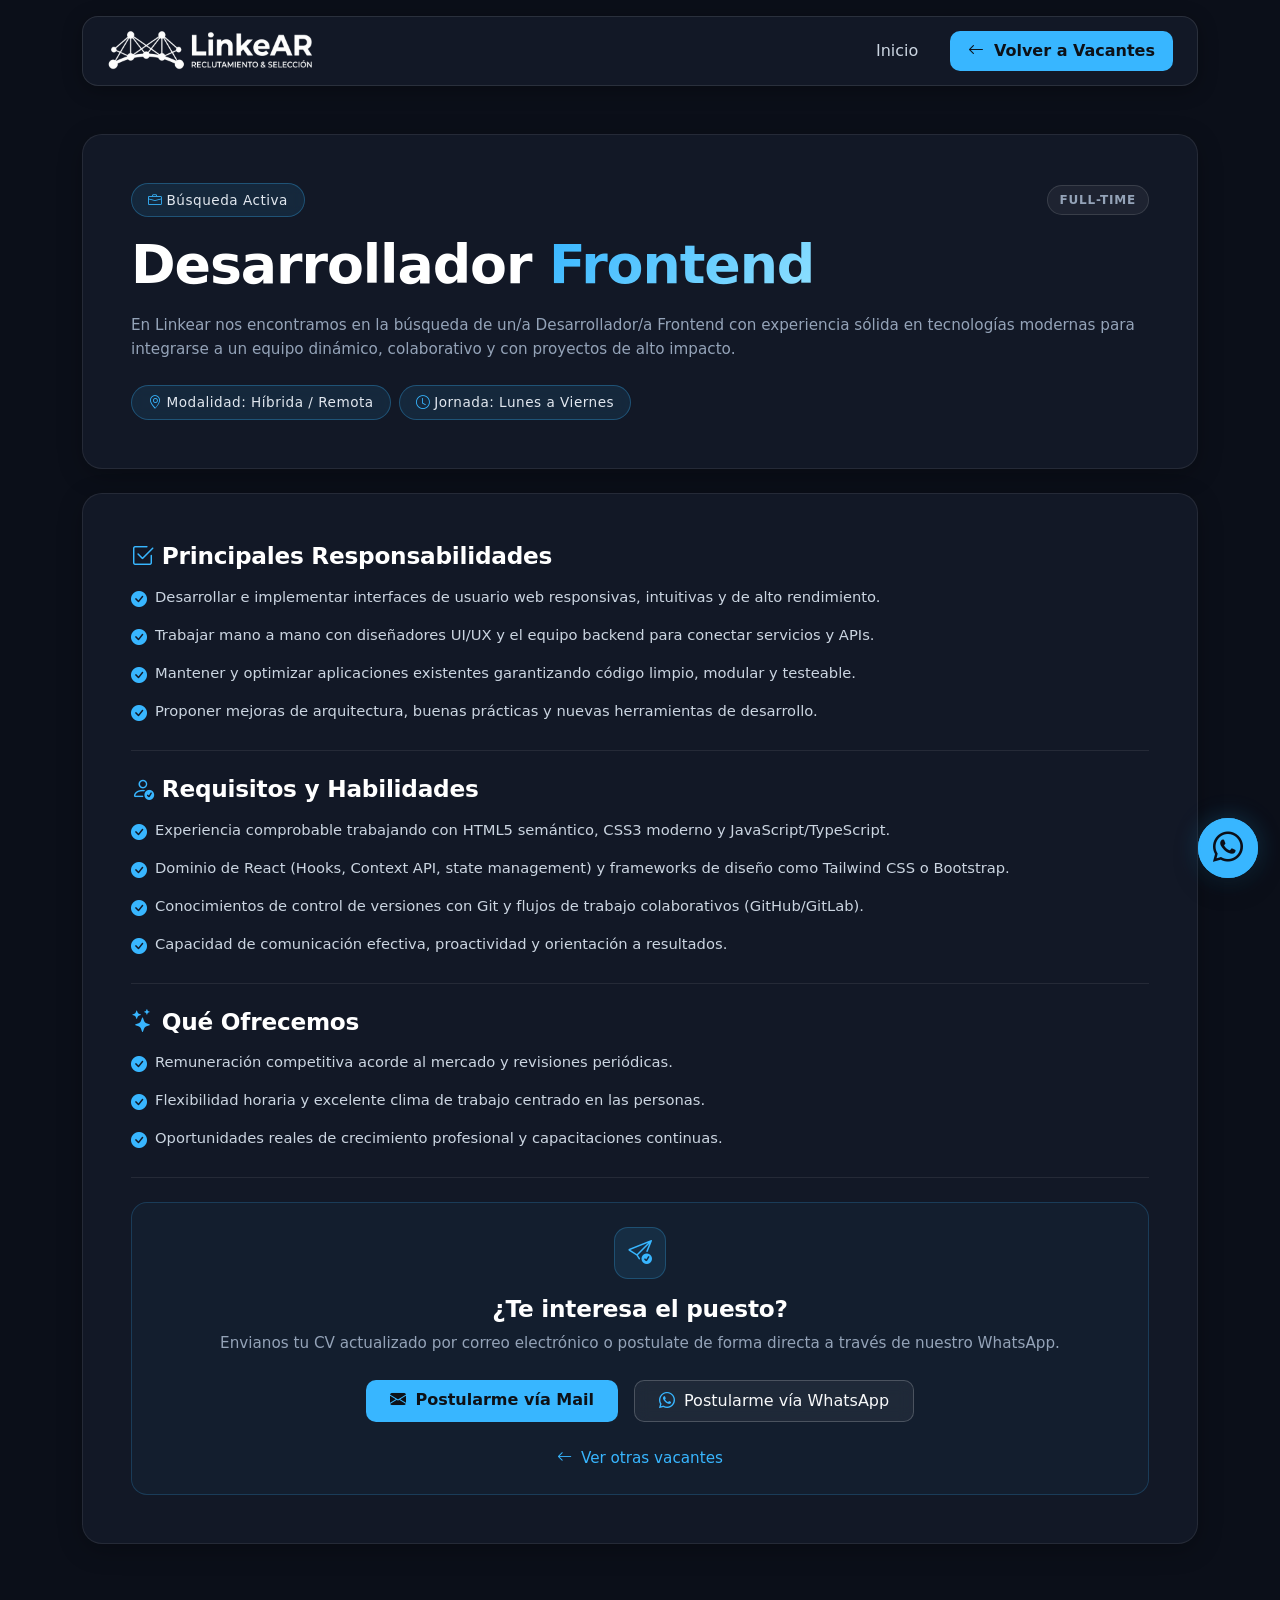
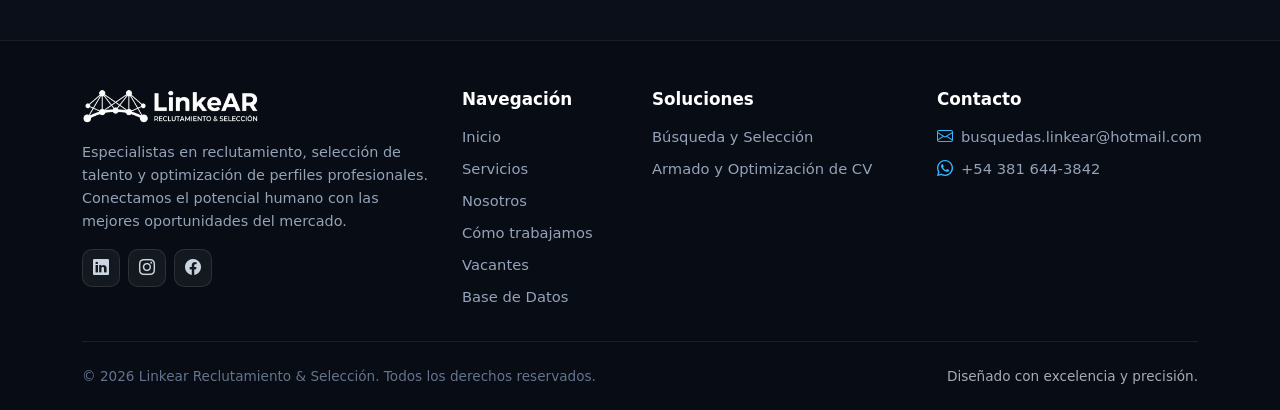
==== commit 422ab5d4: "Agrega secciones Quiénes somos y Confianza (contenido de ejemplo)" ====
--- a/paginas/desarrollador-frontend.html
+++ b/paginas/desarrollador-frontend.html
@@ -228,6 +228,7 @@
                     <ul class="list-unstyled footer-links mb-0">
                         <li class="mb-2"><a href="../index.html">Inicio</a></li>
                         <li class="mb-2"><a href="../index.html#servicios">Servicios</a></li>
+                        <li class="mb-2"><a href="../index.html#nosotros">Nosotros</a></li>
                         <li class="mb-2"><a href="../index.html#como-trabajamos">Cómo trabajamos</a></li>
                         <li class="mb-2"><a href="../index.html#vacantes">Vacantes</a></li>
                         <li class="mb-2"><a href="https://forms.gle/h95EtgJfDtBHPDeK9" target="_blank">Base de Datos</a></li>
--- a/estilo.css
+++ b/estilo.css
@@ -658,3 +658,181 @@
         animation: none;
     }
 }
+
+/* ==========================================================
+   SECCIÓN QUIÉNES SOMOS
+   ========================================================== */
+.about-text {
+    color: #94a3b8;
+    font-size: 1rem;
+    line-height: 1.75;
+}
+
+.about-text strong {
+    color: #ffffff;
+}
+
+.about-value {
+    display: flex;
+    align-items: center;
+    gap: 0.6rem;
+    background-color: #121826;
+    border: 1px solid rgba(255, 255, 255, 0.08);
+    border-radius: 14px;
+    padding: 0.85rem 1rem;
+    color: #e2e8f0;
+    font-weight: 600;
+    font-size: 0.95rem;
+    transition: border-color 0.25s ease, transform 0.25s ease;
+}
+
+.about-value i {
+    font-size: 1.2rem;
+}
+
+.about-value:hover {
+    border-color: rgba(56, 182, 255, 0.35);
+    transform: translateY(-3px);
+}
+
+/* Tarjetas del equipo */
+.team-card {
+    background-color: #121826;
+    border: 1px solid rgba(255, 255, 255, 0.08);
+    border-radius: 20px;
+    padding: 2.25rem 1.5rem;
+    box-shadow: 0 6px 24px rgba(0, 0, 0, 0.25);
+    transition: transform 0.28s ease, border-color 0.28s ease, box-shadow 0.28s ease;
+}
+
+.team-card:hover {
+    transform: translateY(-6px);
+    border-color: rgba(56, 182, 255, 0.35);
+    box-shadow: 0 16px 36px rgba(0, 0, 0, 0.45), 0 0 25px rgba(56, 182, 255, 0.12);
+}
+
+/* Círculo con la inicial (reemplaza la foto) */
+.team-avatar {
+    width: 96px;
+    height: 96px;
+    border-radius: 50%;
+    background: linear-gradient(135deg, #38b6ff 0%, #8ee0ff 100%);
+    color: #0b0f19;
+    font-size: 2.4rem;
+    font-weight: 800;
+    display: flex;
+    align-items: center;
+    justify-content: center;
+    box-shadow: 0 0 0 6px rgba(56, 182, 255, 0.12);
+    transition: transform 0.28s ease;
+}
+
+.team-card:hover .team-avatar {
+    transform: scale(1.06);
+}
+
+.team-name {
+    color: #ffffff;
+    font-size: 1.3rem;
+    font-weight: 700;
+    margin-bottom: 0.25rem;
+}
+
+.team-role {
+    color: #94a3b8;
+    font-size: 0.92rem;
+}
+
+.team-tag {
+    display: inline-block;
+    margin-top: 0.75rem !important;
+    background: rgba(56, 182, 255, 0.1);
+    border: 1px solid rgba(56, 182, 255, 0.3);
+    color: #38b6ff;
+    font-size: 0.75rem;
+    font-weight: 600;
+    text-transform: uppercase;
+    letter-spacing: 0.8px;
+    padding: 4px 12px;
+    border-radius: 50px;
+}
+
+/* ==========================================================
+   SECCIÓN CONFIANZA (números + testimonios)
+   ========================================================== */
+.stats-strip {
+    background: linear-gradient(135deg, rgba(56, 182, 255, 0.08) 0%, rgba(142, 224, 255, 0.03) 100%);
+    border: 1px solid rgba(56, 182, 255, 0.2);
+    border-radius: 20px;
+    padding: 2.25rem 1.5rem;
+}
+
+.stat-number {
+    font-size: clamp(2.2rem, 4vw, 3rem);
+    font-weight: 800;
+    line-height: 1.1;
+    background: linear-gradient(135deg, #38b6ff 0%, #8ee0ff 100%);
+    -webkit-background-clip: text;
+    background-clip: text;
+    -webkit-text-fill-color: transparent;
+}
+
+.stat-label {
+    color: #94a3b8;
+    font-size: 0.9rem;
+    margin-top: 0.35rem;
+}
+
+.testimonial-card {
+    background-color: #121826;
+    border: 1px solid rgba(255, 255, 255, 0.08);
+    border-radius: 20px;
+    padding: 2rem 1.75rem;
+    box-shadow: 0 6px 24px rgba(0, 0, 0, 0.25);
+    transition: transform 0.28s ease, border-color 0.28s ease, box-shadow 0.28s ease;
+}
+
+.testimonial-card:hover {
+    transform: translateY(-6px);
+    border-color: rgba(56, 182, 255, 0.35);
+    box-shadow: 0 16px 36px rgba(0, 0, 0, 0.45), 0 0 25px rgba(56, 182, 255, 0.12);
+}
+
+.testimonial-quote {
+    font-size: 2.8rem;
+    line-height: 1;
+    color: #38b6ff;
+    opacity: 0.5;
+}
+
+.testimonial-text {
+    color: #cbd5e1;
+    font-size: 0.98rem;
+    line-height: 1.7;
+    font-style: italic;
+}
+
+.testimonial-avatar {
+    width: 44px;
+    height: 44px;
+    border-radius: 50%;
+    background: rgba(56, 182, 255, 0.15);
+    border: 1px solid rgba(56, 182, 255, 0.35);
+    color: #38b6ff;
+    font-weight: 700;
+    display: flex;
+    align-items: center;
+    justify-content: center;
+    flex-shrink: 0;
+}
+
+.testimonial-name {
+    color: #ffffff;
+    font-weight: 700;
+    font-size: 0.95rem;
+}
+
+.testimonial-role {
+    color: #64748b;
+    font-size: 0.85rem;
+}
